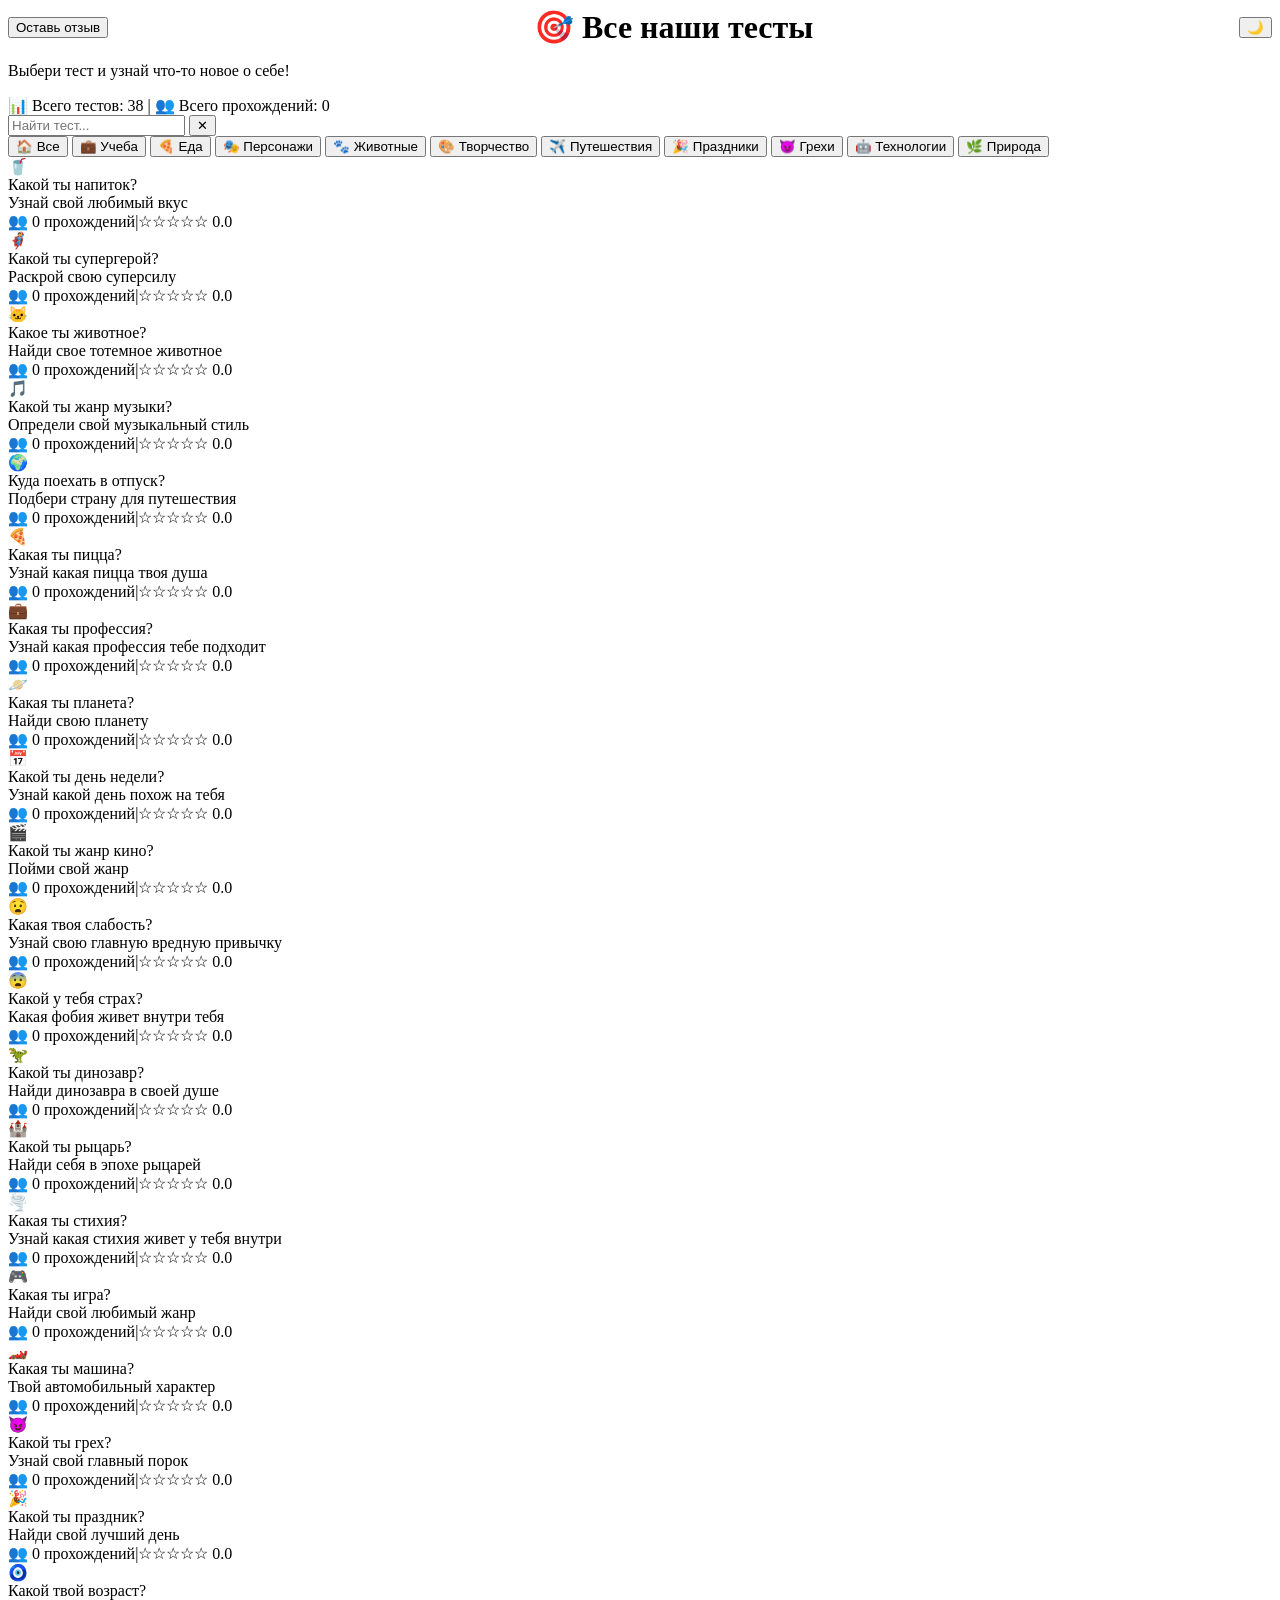
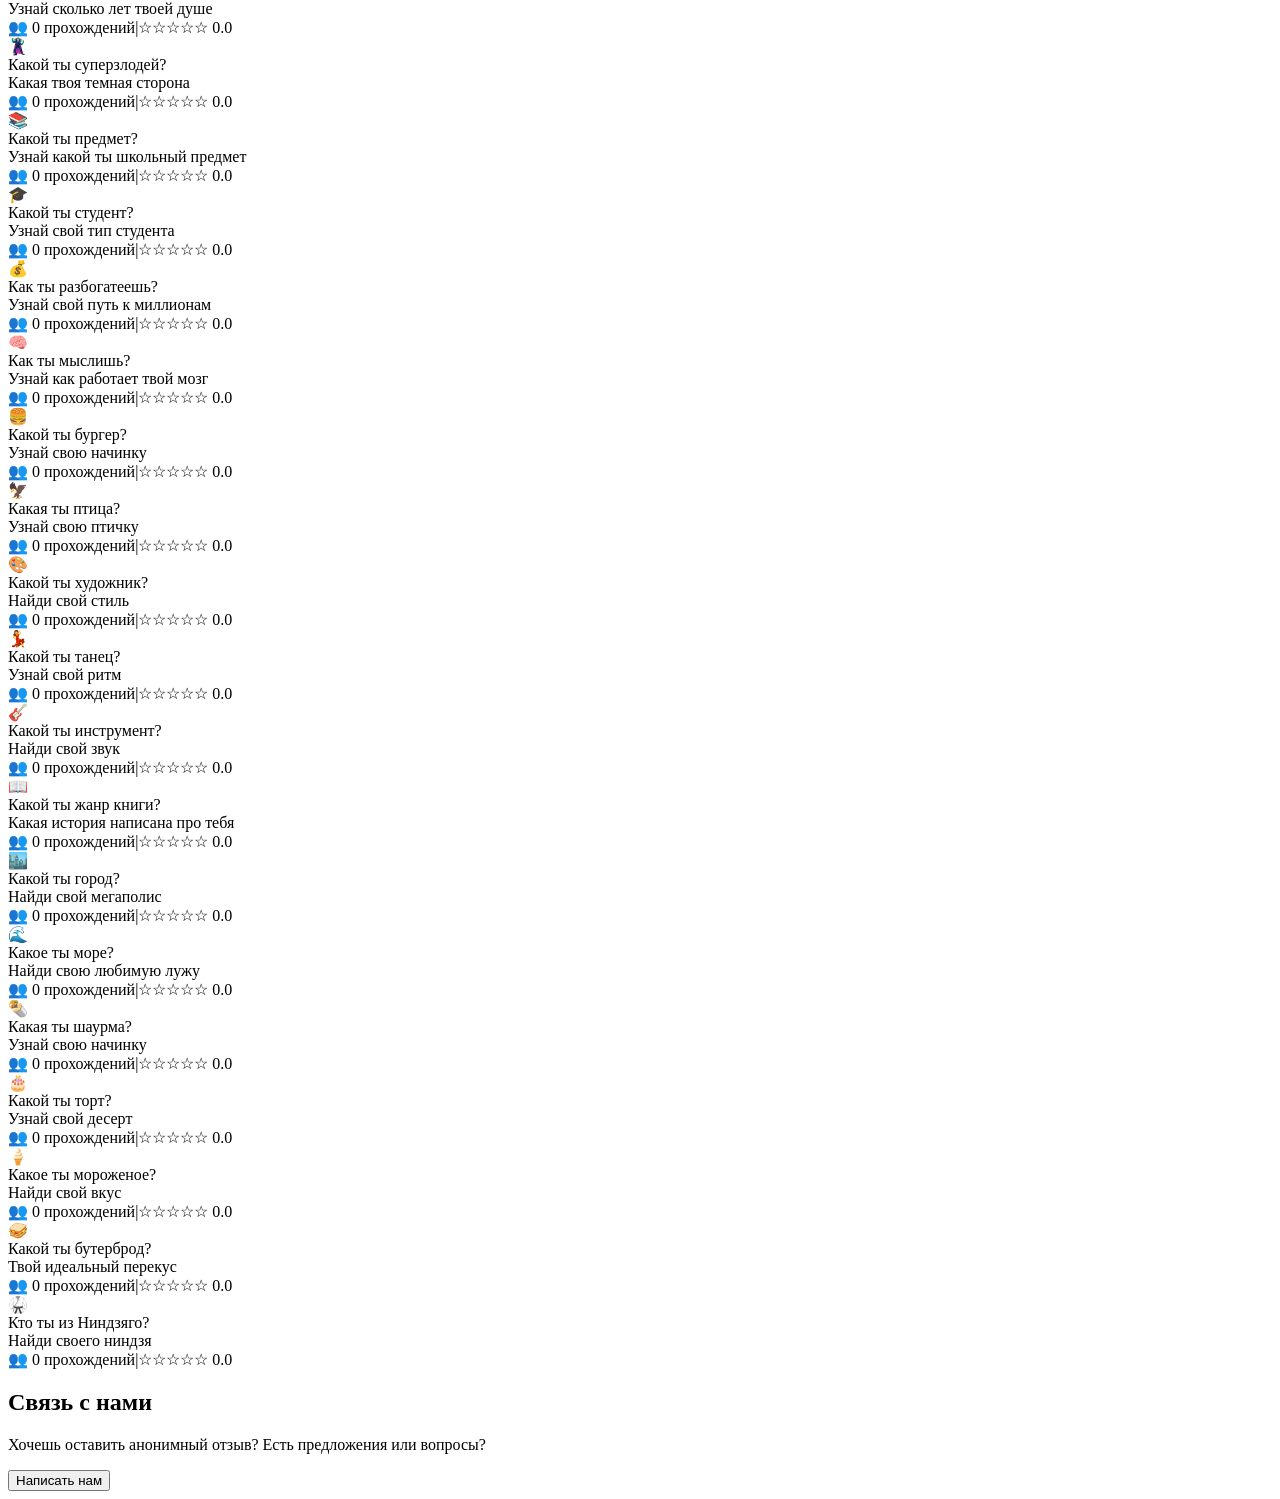
==== main.html @ 4c0744a2 "Add files via upload" ====
<!DOCTYPE html>
<html lang="ru">
<head>
    <link rel="manifest" href="manifest.json">
<meta name="theme-color" content="#667eea">
    <meta charset="UTF-8">
    <title>Все тесты</title>
    <link rel="stylesheet" href="main.css">
</head>
<body>
    <div class="container">
<header class="header">
    <div style="display: flex; justify-content: space-between; align-items: center; position: relative;">
        <button onclick="location.href='contact.html'" class="feedback-btn">Оставь отзыв</button>
        <h1 style="margin: 0;">🎯 Все наши тесты</h1>
        <button class="theme-toggle" id="themeToggle">🌙</button>
    </div>
    <p class="subtitle">Выбери тест и узнай что-то новое о себе!</p>
</header>

<!-- Статистика и поиск в одной строке -->
<div class="stats-search-row">
    <!-- Статистика сайта -->
    <div class="stats-container">
        <div class="stats-row">
            <span class="stats-item">📊 Всего тестов: <span id="total-tests">38</span></span>
            <span class="stats-separator">|</span>
            <span class="stats-item">👥 Всего прохождений: <span id="total-played">0</span></span>
        </div>
    </div>

<!-- Поиск по тестам -->
<div class="search-container">
    <div class="search-wrapper">
        <input type="text" id="search-input" class="search-input" placeholder="Найти тест...">
        <button id="search-clear" class="search-clear" title="Очистить">✕</button>
    </div>
</div>
</div>

<!-- КАТЕГОРИИ ТЕСТОВ -->
<div class="categories-section">
    <div class="categories-wrapper">
        <button class="category-btn active" data-category="all">🏠 Все</button>
        <button class="category-btn" data-category="professions">💼 Учеба</button>
        <button class="category-btn" data-category="food">🍕 Еда</button>
        <button class="category-btn" data-category="characters">🎭 Персонажи</button>
        <button class="category-btn" data-category="animals">🐾 Животные</button>
        <button class="category-btn" data-category="music">🎨 Творчество</button>
        <button class="category-btn" data-category="travel">✈️ Путешествия</button>
        <button class="category-btn" data-category="holiday">🎉 Праздники</button> 
        <button class="category-btn" data-category="sins">😈 Грехи</button>
        <button class="category-btn" data-category="games">🤖 Технологии</button>
        <button class="category-btn" data-category="nature">🌿 Природа</button>
    </div>
</div>

        <main>
<div class="tests-grid">
    <!-- Тест 1: Напитки (готов) -->
    <div class="test-card drink" onclick="location.href='drink-test.html'">
        <div class="test-emoji">🥤</div>
        <div class="test-title">Какой ты напиток?</div>
        <div class="test-desc">Узнай свой любимый вкус</div>
    </div>
    
<!-- Тест 2: Супергерой (готов) -->
<div class="test-card hero" onclick="location.href='hero-test.html'">
    <div class="test-emoji">🦸</div>
    <div class="test-title">Какой ты супергерой?</div>
    <div class="test-desc">Раскрой свою суперсилу</div>
</div>
    
<!-- Тест 3: Животное (готов) -->
<div class="test-card animal" onclick="location.href='animal-test.html'">
    <div class="test-emoji">🐱</div>
    <div class="test-title">Какое ты животное?</div>
    <div class="test-desc">Найди свое тотемное животное</div>
</div>
    
<!-- Тест 4: Музыка (готов) -->
<div class="test-card music" onclick="location.href='music-test.html'">
    <div class="test-emoji">🎵</div>
    <div class="test-title">Какой ты жанр музыки?</div>
    <div class="test-desc">Определи свой музыкальный стиль</div>
</div>
    
<!-- Тест 5: Отпуск (готов) -->
<div class="test-card travel" onclick="location.href='travel-test.html'">
    <div class="test-emoji">🌍</div>
    <div class="test-title">Куда поехать в отпуск?</div>
    <div class="test-desc">Подбери страну для путешествия</div>
</div>
    
<!-- Тест 6: Пицца (готов) -->
<div class="test-card pizza" onclick="location.href='pizza-test.html'">
    <div class="test-emoji">🍕</div>
    <div class="test-title">Какая ты пицца?</div>
    <div class="test-desc">Узнай какая пицца твоя душа</div>
</div>

<!-- Тест 7: Профессия (готов) -->
<div class="test-card job" onclick="location.href='job-test.html'">
    <div class="test-emoji">💼</div>
    <div class="test-title">Какая ты профессия?</div>
    <div class="test-desc">Узнай какая профессия тебе подходит</div>
</div>

<!-- Тест 8: Планета (готов) -->
<div class="test-card planet" onclick="location.href='planet-test.html'">
    <div class="test-emoji">🪐</div>
    <div class="test-title">Какая ты планета?</div>
    <div class="test-desc">Найди свою планету</div>
</div>

<!-- Тест 9: День недели (готов) -->
<div class="test-card weekday" onclick="location.href='weekday-test.html'">
    <div class="test-emoji">📅</div>
    <div class="test-title">Какой ты день недели?</div>
    <div class="test-desc">Узнай какой день похож на тебя</div>
</div>

<!-- Тест 10: Жанры кино (новый) -->
<div class="test-card genre" onclick="location.href='genre-test.html'">
    <div class="test-emoji">🎬</div>
    <div class="test-title">Какой ты жанр кино?</div>
    <div class="test-desc">Пойми свой жанр</div>
</div>

<!-- Тест 11: Вредные привычки (новый) -->
<div class="test-card habits" onclick="location.href='habits-test.html'">
    <div class="test-emoji">😧</div>
    <div class="test-title">Какая твоя слабость?</div>
    <div class="test-desc">Узнай свою главную вредную привычку</div>
</div>

<!-- Тест 12: Страхи/Фобии (новый) -->
<div class="test-card fears" onclick="location.href='fears-test.html'">
    <div class="test-emoji">😨</div>
    <div class="test-title">Какой у тебя страх?</div>
    <div class="test-desc">Какая фобия живет внутри тебя</div>
</div>

<!-- Тест 13: Динозавры (новый) -->
<div class="test-card dinosaurs" onclick="location.href='dinosaurs-test.html'">
    <div class="test-emoji">🦖</div>
    <div class="test-title">Какой ты динозавр?</div>
    <div class="test-desc">Найди динозавра в своей душе</div>
</div>
<!-- Тест 14: Персонаж средневековья (новый) -->
<div class="test-card medieval" onclick="location.href='medieval-test.html'">
    <div class="test-emoji">🏰</div>
    <div class="test-title">Какой ты рыцарь?</div>
    <div class="test-desc">Найди себя в эпохе рыцарей</div>
</div>

<!-- Тест 15: Природное явление (новый) -->
<div class="test-card nature" onclick="location.href='nature-test.html'">
    <div class="test-emoji">🌪️</div>
    <div class="test-title">Какая ты стихия?</div>
    <div class="test-desc">Узнай какая стихия живет у тебя внутри</div>
</div>
<!-- Тест 16: Игра -->
<div class="test-card game" onclick="location.href='game-test.html'">
    <div class="test-emoji">🎮</div>
    <div class="test-title">Какая ты игра?</div>
    <div class="test-desc">Найди свой любимый жанр</div>
</div>

<!-- Тест 17: Машина -->
<div class="test-card car" onclick="location.href='car-test.html'">
    <div class="test-emoji">🏎️</div>
    <div class="test-title">Какая ты машина?</div>
    <div class="test-desc">Твой автомобильный характер</div>
</div>

<!-- Тест 18: Грех -->
<div class="test-card sin" onclick="location.href='sin-test.html'">
    <div class="test-emoji">😈</div>
    <div class="test-title">Какой ты грех?</div>
    <div class="test-desc">Узнай свой главный порок</div>
</div>

<!-- Тест 19: Праздник -->
<div class="test-card holiday" onclick="location.href='holiday-test.html'">
    <div class="test-emoji">🎉</div>
    <div class="test-title">Какой ты праздник?</div>
    <div class="test-desc">Найди свой лучший день</div>
</div>

<!-- Тест 20: Возраст души -->
<div class="test-card soulage" onclick="location.href='soulage-test.html'">
    <div class="test-emoji">🧿</div>
    <div class="test-title">Какой твой возраст?</div>
    <div class="test-desc">Узнай сколько лет твоей душе</div>
</div>

<!-- Тест 21: Суперзлодей -->
<div class="test-card supervillain" onclick="location.href='supervillain-test.html'">
    <div class="test-emoji">🦹</div>
    <div class="test-title">Какой ты суперзлодей?</div>
    <div class="test-desc">Какая твоя темная сторона</div>
</div>

<!-- Тест 22: Предмет -->
<div class="test-card schoolsubject" onclick="location.href='school-subject-test.html'">
    <div class="test-emoji">📚</div>
    <div class="test-title">Какой ты предмет?</div>
    <div class="test-desc">Узнай какой ты школьный предмет</div>
</div>

<!-- Тест 23: Студент -->
<div class="test-card student" onclick="location.href='student-type-test.html'">
    <div class="test-emoji">🎓</div>
    <div class="test-title">Какой ты студент?</div>
    <div class="test-desc">Узнай свой тип студента</div>
</div>

<!-- Тест 24: Богатство -->
<div class="test-card rich" onclick="location.href='rich-test.html'">
    <div class="test-emoji">💰</div>
    <div class="test-title">Как ты разбогатеешь?</div>
    <div class="test-desc">Узнай свой путь к миллионам</div>
</div>

<!-- Тест 25: Тип мышления -->
<div class="test-card thinking" onclick="location.href='thinking-test.html'">
    <div class="test-emoji">🧠</div>
    <div class="test-title">Как ты мыслишь?</div>
    <div class="test-desc">Узнай как работает твой мозг</div>
</div>

<!-- Тест 26: Бургер -->
<div class="test-card burger" onclick="location.href='burger-test.html'">
    <div class="test-emoji">🍔</div>
    <div class="test-title">Какой ты бургер?</div>
    <div class="test-desc">Узнай свою начинку</div>
</div>

<!-- Тест 27: Птица -->
<div class="test-card bird" onclick="location.href='bird-test.html'">
    <div class="test-emoji">🦅</div>
    <div class="test-title">Какая ты птица?</div>
    <div class="test-desc">Узнай свою птичку</div>
</div>

<!-- Тест 28: Художник -->
<div class="test-card artist" onclick="location.href='artist-test.html'">
    <div class="test-emoji">🎨</div>
    <div class="test-title">Какой ты художник?</div>
    <div class="test-desc">Найди свой стиль</div>
</div>

<!-- Тест 29: Танец -->
<div class="test-card dance" onclick="location.href='dance-test.html'">
    <div class="test-emoji">💃</div>
    <div class="test-title">Какой ты танец?</div>
    <div class="test-desc">Узнай свой ритм</div>
</div>

<!-- Тест 30: Инструмент -->
<div class="test-card instrument" onclick="location.href='instrument-test.html'">
    <div class="test-emoji">🎸</div>
    <div class="test-title">Какой ты инструмент?</div>
    <div class="test-desc">Найди свой звук</div>
</div>

<!-- Тест 31: Жанр книги -->
<div class="test-card bookgenre" onclick="location.href='book-genre-test.html'">
    <div class="test-emoji">📖</div>
    <div class="test-title">Какой ты жанр книги?</div>
    <div class="test-desc">Какая история написана про тебя</div>
</div>

<!-- Тест 32: Город -->
<div class="test-card city" onclick="location.href='city-test.html'">
    <div class="test-emoji">🏙️</div>
    <div class="test-title">Какой ты город?</div>
    <div class="test-desc">Найди свой мегаполис</div>
</div>

<!-- Тест 33: Море -->
<div class="test-card sea" onclick="location.href='sea-test.html'">
    <div class="test-emoji">🌊</div>
    <div class="test-title">Какое ты море?</div>
    <div class="test-desc">Найди свою любимую лужу</div>
</div>

<!-- Тест 34: Шаурма -->
<div class="test-card shawarma" onclick="location.href='shawarma-test.html'">
    <div class="test-emoji">🌯</div>
    <div class="test-title">Какая ты шаурма?</div>
    <div class="test-desc">Узнай свою начинку</div>
</div>

<!-- Тест 35: Торт -->
<div class="test-card cake" onclick="location.href='cake-test.html'">
    <div class="test-emoji">🎂</div>
    <div class="test-title">Какой ты торт?</div>
    <div class="test-desc">Узнай свой десерт</div>
</div>

<!-- Тест 36: Мороженое -->
<div class="test-card icecream" onclick="location.href='icecream-test.html'">
    <div class="test-emoji">🍦</div>
    <div class="test-title">Какое ты мороженое?</div>
    <div class="test-desc">Найди свой вкус</div>
</div>

<!-- Тест 37: Бутерброд -->
<div class="test-card sandwich" onclick="location.href='sandwich-test.html'">
    <div class="test-emoji">🥪</div>
    <div class="test-title">Какой ты бутерброд?</div>
    <div class="test-desc">Твой идеальный перекус</div>
</div>

<!-- Тест 38: Ниндзяго -->
<div class="test-card ninjago" onclick="location.href='ninjago-test.html'">
    <div class="test-emoji">🥋</div>
    <div class="test-title">Кто ты из Ниндзяго?</div>
    <div class="test-desc">Найди своего ниндзя</div>
</div>

</div>

            <!-- СВЯЗЬ С НАМИ -->
<div class="contact-section">
    <h2 class="contact-title">Связь с нами</h2>
    <p class="contact-text">Хочешь оставить анонимный отзыв? Есть предложения или вопросы?</p>
    <button class="contact-btn" onclick="location.href='contact.html'">Написать нам</button>
</div>
        </main>
    </div>
<script>
// Обновленная функция updateTestCounters - ТОЛЬКО ОБНОВЛЯЕТ ДАННЫЕ, НЕ УДАЛЯЕТ СТИЛИ
function updateTestCounters() {
    const stats = JSON.parse(localStorage.getItem('quizStats')) || {};
    const ratings = JSON.parse(localStorage.getItem('testRatings')) || {};
    
    // Словарь для тестов
    const tests = {
        drink: { selector: '.test-card.drink', name: 'Напитки' },
        animal: { selector: '.test-card.animal', name: 'Животное' },
        music: { selector: '.test-card.music', name: 'Музыка' },
        travel: { selector: '.test-card.travel', name: 'Отпуск' },
        pizza: { selector: '.test-card.pizza', name: 'Пицца' },
        hero: { selector: '.test-card.hero', name: 'Супергерой' },
        job: { selector: '.test-card.job', name: 'Профессия' },
        planet: { selector: '.test-card.planet', name: 'Планета' },
        weekday: { selector: '.test-card.weekday', name: 'День недели' },
        genre: { selector: '.test-card.genre', name: 'Жанры кино' },
        habits: { selector: '.test-card.habits', name: 'Вредные привычки' },
        fears: { selector: '.test-card.fears', name: 'Страхи' },
        dinosaurs: { selector: '.test-card.dinosaurs', name: 'Динозавры' },
        medieval: { selector: '.test-card.medieval', name: 'Персонаж средневековья' },
        nature: { selector: '.test-card.nature', name: 'Природное явление' },
        game: { selector: '.test-card.game', name: 'Игра' },
        car: { selector: '.test-card.car', name: 'Машина' },
        sin: { selector: '.test-card.sin', name: 'Грех' },
        holiday: { selector: '.test-card.holiday', name: 'Праздник' },
        soulage: { selector: '.test-card.soulage', name: 'Возраст души' },
        supervillain: { selector: '.test-card.supervillain', name: 'Суперзлодей' },
        schoolsubject: { selector: '.test-card.schoolsubject', name: 'Предмет' },
        student: { selector: '.test-card.student', name: 'Студент' },
        rich: { selector: '.test-card.rich', name: 'Богатство' },
        thinking: { selector: '.test-card.thinking', name: 'Тип мышления' },
        burger: { selector: '.test-card.burger', name: 'Бургер' },
        bird: { selector: '.test-card.bird', name: 'Птица' },
        artist: { selector: '.test-card.artist', name: 'Художник' },
        dance: { selector: '.test-card.dance', name: 'Танец' },
        instrument: { selector: '.test-card.instrument', name: 'Инструмент' },
        bookgenre: { selector: '.test-card.bookgenre', name: 'Жанр книги' },
        city: { selector: '.test-card.city', name: 'Город' },
        sea: { selector: '.test-card.sea', name: 'Море' },
        shawarma: { selector: '.test-card.shawarma', name: 'Шаурма' },
        cake: { selector: '.test-card.cake', name: 'Торт' },
        icecream: { selector: '.test-card.icecream', name: 'Мороженое' },
        sandwich: { selector: '.test-card.sandwich', name: 'Бутерброд' },
        ninjago: { selector: '.test-card.ninjago', name: 'Ниндзяго' }
    };
    
    // Находим самый популярный тест (первый по порядку при одинаковых значениях)
    let mostPopularId = null;
    let maxCount = 0;
    
    // Проходим по тестам в том порядке, в котором они должны отображаться
    for (let [id, test] of Object.entries(tests)) {
        const count = stats[id] || 0;
        
        // Если count больше maxCount ИЛИ (равно и это первый встретившийся)
        if (count > maxCount) {
            maxCount = count;
            mostPopularId = id;
        }
        // Если равны - оставляем первого встретившегося (ничего не делаем)
    }
    
    // Убираем класс most-popular у всех
    document.querySelectorAll('.test-card').forEach(card => {
        card.classList.remove('most-popular');
    });
    
    // Обновляем статистику на каждой карточке
    for (let [id, test] of Object.entries(tests)) {
        const card = document.querySelector(test.selector);
        if (card) {
            const count = stats[id] || 0;
            const testRating = ratings[id] || { average: 0, count: 0 };
            
            // Ищем существующий блок статистики или создаем новый
            let statsDiv = card.querySelector('.test-stats');
            if (!statsDiv) {
                statsDiv = document.createElement('div');
                statsDiv.className = 'test-stats';
                card.appendChild(statsDiv);
            }
            
            // Очищаем содержимое, но не удаляем сам блок
            statsDiv.innerHTML = '';
            
            // Счетчик прохождений
            const counterSpan = document.createElement('span');
            counterSpan.className = 'test-counter';
            counterSpan.innerHTML = `👥 ${count} ${getWord(count)}`;
            
            // Разделитель
            const separator = document.createElement('span');
            separator.className = 'stats-separator';
            separator.innerHTML = '|';
            
            // Рейтинг
            const ratingSpan = document.createElement('span');
            ratingSpan.className = 'test-rating';
            
            if (testRating.count === 0) {
                ratingSpan.innerHTML = `<span class="rating-stars">☆☆☆☆☆</span> <span class="rating-value">0.0</span>`;
            } else {
                const starCount = Math.round(testRating.average);
                let filled = '★'.repeat(starCount);
                let empty = '☆'.repeat(5 - starCount);
                
                ratingSpan.innerHTML = `
                    <span class="rating-stars">
                        <span class="stars-filled">${filled}</span>
                        <span class="stars-empty">${empty}</span>
                    </span>
                    <span class="rating-value">${testRating.average.toFixed(1)}</span>
                `;
            }
            
            statsDiv.appendChild(counterSpan);
            statsDiv.appendChild(separator);
            statsDiv.appendChild(ratingSpan);
            
            // Ставим огонек самому популярному
            if (id === mostPopularId) {
                card.classList.add('most-popular');
            }
        }
    }
}

// Склонение слова "прохождение"
function getWord(count) {
    if (count % 10 === 1 && count % 100 !== 11) return 'прохождение';
    if ([2,3,4].includes(count % 10) && ![12,13,14].includes(count % 100)) return 'прохождения';
    return 'прохождений';
}

// ========== ПЕРЕКЛЮЧЕНИЕ ТЕМЫ ==========
(function() {
    const themeToggle = document.getElementById('themeToggle');
    
    const savedTheme = localStorage.getItem('theme');
    if (savedTheme === 'dark') {
        document.body.classList.add('dark-theme');
        themeToggle.textContent = '☀️';
    }
    
    themeToggle.addEventListener('click', function() {
        document.body.classList.toggle('dark-theme');
        
        if (document.body.classList.contains('dark-theme')) {
            themeToggle.textContent = '☀️';
            localStorage.setItem('theme', 'dark');
        } else {
            themeToggle.textContent = '🌙';
            localStorage.setItem('theme', 'light');
        }
    });
})();

window.updateTestCounters = updateTestCounters;
document.addEventListener('DOMContentLoaded', updateTestCounters);
setInterval(updateTestCounters, 5000);
</script>

<!-- УБИРАЕМ forceFixBorder - ОН БОЛЬШЕ НЕ НУЖЕН -->
<script src="test-helper.js"></script>

<script>
// Функция для сортировки тестов по популярности
function sortTestsByPopularity() {
    const testsGrid = document.querySelector('.tests-grid');
    const testCards = Array.from(document.querySelectorAll('.test-card'));
    
    // Получаем статистику
    const stats = JSON.parse(localStorage.getItem('quizStats')) || {};
    
    // Сортируем карточки: сначала те, у кого больше прохождений
    testCards.sort((a, b) => {
        // Получаем ID теста из класса
        const getTestId = (card) => {
            const classList = card.className.split(' ');
            for (let cls of classList) {
                if (cls !== 'test-card' && cls !== 'most-popular') {
                    return cls;
                }
            }
            return null;
        };
        
        const idA = getTestId(a);
        const idB = getTestId(b);
        
        const countA = stats[idA] || 0;
        const countB = stats[idB] || 0;
        
        // Если равны, сохраняем исходный порядок (оставляем как есть)
        if (countB === countA) {
            return 0; // 0 означает, что порядок не меняется
        }
        
        return countB - countA; // По убыванию
    });
    
    // Очищаем сетку и добавляем отсортированные карточки
    testsGrid.innerHTML = '';
    testCards.forEach(card => {
        testsGrid.appendChild(card);
    });
}

// Запускаем сортировку при загрузке страницы
document.addEventListener('DOMContentLoaded', function() {
    sortTestsByPopularity();
});

// Также запускаем сортировку при обновлении статистики
const originalUpdateTestCounters = window.updateTestCounters;
window.updateTestCounters = function() {
    if (originalUpdateTestCounters) originalUpdateTestCounters();
    sortTestsByPopularity();
};
</script>

<script>
// Принудительная загрузка облачных данных при открытии главной
document.addEventListener('DOMContentLoaded', function() {
    if (typeof loadCloudData === 'function') {
        loadCloudData();
    }
});
</script>

<script>
// Функция для обновления общей статистики
function updateGlobalStats() {
    const stats = JSON.parse(localStorage.getItem('quizStats')) || {};
    
    // Считаем общее количество прохождений
    let totalPlayed = 0;
    for (let key in stats) {
        totalPlayed += stats[key];
    }
    
    // Обновляем на странице
    const totalPlayedEl = document.getElementById('total-played');
    if (totalPlayedEl) {
        totalPlayedEl.textContent = totalPlayed;
    }
}

// Запускаем при загрузке и при каждом обновлении статистики
document.addEventListener('DOMContentLoaded', updateGlobalStats);

// Перехватываем обновление счетчиков
const originalUpdateCounters = window.updateTestCounters;
window.updateTestCounters = function() {
    if (originalUpdateCounters) originalUpdateCounters();
    updateGlobalStats();
};
</script>

<script>
// Поиск по тестам с анимацией
document.addEventListener('DOMContentLoaded', function() {
    const searchInput = document.getElementById('search-input');
    const searchClear = document.getElementById('search-clear');
    
    if (!searchInput) return;
    
    // Функция поиска
    function performSearch() {
        const searchText = searchInput.value.toLowerCase().trim();
        const testCards = document.querySelectorAll('.test-card');
        let visibleCount = 0;
        
        // Показываем/скрываем кнопку очистки
        if (searchText.length > 0) {
            searchClear.classList.add('visible');
        } else {
            searchClear.classList.remove('visible');
        }
        
        // Удаляем старое сообщение "ничего не найдено"
        const oldNoResults = document.querySelector('.no-results');
        if (oldNoResults) oldNoResults.remove();
        
        // Фильтруем карточки
        testCards.forEach(card => {
            const title = card.querySelector('.test-title')?.textContent.toLowerCase() || '';
            const desc = card.querySelector('.test-desc')?.textContent.toLowerCase() || '';
            
            if (title.includes(searchText) || desc.includes(searchText) || searchText === '') {
                card.classList.remove('hidden');
                visibleCount++;
            } else {
                card.classList.add('hidden');
            }
        });
        
        // Показываем сообщение, если ничего не найдено
        if (visibleCount === 0 && searchText !== '') {
            const testsGrid = document.querySelector('.tests-grid');
            const noResults = document.createElement('div');
            noResults.className = 'no-results';
            noResults.innerHTML = `
                <span>🔍</span>
                Ничего не найдено<br>
                <small style="font-size: 0.7em;">Попробуй другой запрос</small>
            `;
            testsGrid.appendChild(noResults);
        }
    }
    
    // Поиск при вводе
    searchInput.addEventListener('input', performSearch);
    
    // Очистка поиска
    searchClear.addEventListener('click', function() {
        searchInput.value = '';
        performSearch();
        searchInput.focus();
    });
    
    // Очистка по клавише Escape
    searchInput.addEventListener('keydown', function(e) {
        if (e.key === 'Escape') {
            searchInput.value = '';
            performSearch();
        }
    });
    
    // Запускаем при загрузке
    performSearch();
});
</script>

<script>
// Фильтрация тестов по категориям
document.addEventListener('DOMContentLoaded', function() {
    const categoryButtons = document.querySelectorAll('.category-btn');
    
// Словарь категорий для каждого теста (по классу карточки)
const testCategories = {
    // 🍕 ЕДА (food)
    'drink': 'food',        // Какой ты напиток?
    'pizza': 'food',        // Какая ты пицца?
    'burger': 'food', 
    'shawarma': 'food',
    'cake': 'food',
    'icecream': 'food',
    'sandwich': 'food',
    
    // 🎭 ПЕРСОНАЖИ (characters)
    'hero': 'characters',           // Какой ты супергерой?
    'medieval': 'characters',       // Какой ты рыцарь?
    'supervillain': 'characters',   // Какой ты суперзлодей?
    'ninjago': 'characters',
    
    // 🐾 ЖИВОТНЫЕ (animals)
    'animal': 'animals',        // Какое ты животное?
    'dinosaurs': 'animals',     // Какой ты динозавр?
    'bird': 'animals',
    
    // 🎨 ТВОРЧЕСТВО (music)
    'music': 'music',           // Какой ты жанр музыки?
    'genre': 'music',         // Какой ты жанр кино?
    'artist': 'music',
    'dance': 'music',
    'instrument': 'music',
    'bookgenre': 'music',
    
    // ✈️ ПУТЕШЕСТВИЯ (travel)
    'travel': 'travel',         // Куда поехать в отпуск?
    'city': 'travel',
    'sea': 'travel',
    'planet': 'travel',        // Какая ты планета?
    
    // 💼 ПРОФЕССИИ (professions)
    'job': 'professions',       // Какая ты профессия?
    'schoolsubject': 'professions',
    'student': 'professions',
    'rich': 'professions',
    'thinking': 'professions',
    
    // 😈 ГРЕХИ И СТРАХИ (sins)
    'sin': 'sins',              // Какой ты грех?
    'habits': 'sins',           // Какая твоя слабость?
    'fears': 'sins',            // Какой у тебя страх?
    
    // 🤖 ТЕХНОЛОГИИ (games)
    'game': 'games',            // Какая ты игра?
    'car': 'games',            // Какая ты машина?
    
    // 🌿 ПРИРОДА (nature)
    'nature': 'nature',         // Какая ты стихия?
    'soulage': 'nature',        // Какой твой возраст души?
    
    // 🎉 ПРАЗДНИКИ (holiday) - НОВАЯ КАТЕГОРИЯ
    'holiday': 'holiday',        // Какой ты праздник?
    'weekday': 'holiday',        // Какой ты день недели?
};
    
    function filterTests(category) {
        const testCards = document.querySelectorAll('.test-card');
        
        testCards.forEach(card => {
            // Определяем класс теста (drink, pizza, hero и т.д.)
            let testClass = '';
            const classList = card.className.split(' ');
            for (let cls of classList) {
                if (cls !== 'test-card' && cls !== 'most-popular' && cls !== 'hidden') {
                    testClass = cls;
                    break;
                }
            }
            
            const cardCategory = testCategories[testClass] || 'other';
            
            if (category === 'all' || cardCategory === category) {
                card.style.display = '';
                setTimeout(() => card.classList.remove('hidden'), 10);
            } else {
                card.classList.add('hidden');
                setTimeout(() => {
                    if (card.classList.contains('hidden')) {
                        card.style.display = 'none';
                    }
                }, 300);
            }
        });
        
        // Обновляем активную кнопку
        categoryButtons.forEach(btn => {
            btn.classList.remove('active');
            if (btn.dataset.category === category) {
                btn.classList.add('active');
            }
        });
        
        // Показываем/скрываем сообщение "ничего не найдено"
        setTimeout(updateNoResultsMessage, 350);
    }
    
    // Функция для обновления сообщения о пустых результатах
    function updateNoResultsMessage() {
        const visibleCards = document.querySelectorAll('.test-card:not(.hidden)');
        const oldNoResults = document.querySelector('.no-results-category');
        if (oldNoResults) oldNoResults.remove();
        
        if (visibleCards.length === 0) {
            const testsGrid = document.querySelector('.tests-grid');
            const noResults = document.createElement('div');
            noResults.className = 'no-results no-results-category';
            noResults.innerHTML = `
                <span>🏷️</span>
                В этой категории пока нет тестов<br>
                <small style="font-size: 0.7em;">Но они скоро появятся!</small>
            `;
            testsGrid.appendChild(noResults);
        }
    }
    
    // Назначаем обработчики на кнопки
    categoryButtons.forEach(btn => {
        btn.addEventListener('click', function() {
            filterTests(this.dataset.category);
        });
    });
    
    // По умолчанию показываем все
    filterTests('all');
});
</script>

<!-- <div class="single-flower" style="top: 8%; left: 16%; font-size: 250px;" data-rotate="-30">🌸</div>
<div class="single-flower" style="top: 40%; left: 19%; font-size: 200px;" data-rotate="-60">🌸</div>
<div class="single-flower" style="top: 25%; left: 6%; font-size: 150px;" data-rotate="-90">🌸</div>
<div class="single-flower" style="top: 60%; left: 8%; font-size: 300px;" data-rotate="-120">🌸</div>

<div class="single-flower" style="top: 8%; right: 16%; font-size: 250px;" data-rotate="-30">🌸</div>
<div class="single-flower" style="top: 40%; right: 19%; font-size: 200px;" data-rotate="-60">🌸</div>
<div class="single-flower" style="top: 25%; right: 6%; font-size: 150px;" data-rotate="-90">🌸</div>
<div class="single-flower" style="top: 60%; right: 8%; font-size: 300px;" data-rotate="-120">🌸</div>


<style>
.single-flower {
    position: fixed;
    font-size: 250px;
    opacity: 1;
    z-index: -1;
    pointer-events: none;
    user-select: none;
    filter: drop-shadow(0 0 20px rgba(255, 150, 200, 0.5));
    transform-origin: 50% 57%;
}

body.dark-theme .single-flower {
    opacity: 0.8;
    filter: drop-shadow(0 0 20px rgba(255, 150, 200, 0.5));
}
</style>

<script>
window.addEventListener('scroll', function() {
    const flowers = document.querySelectorAll('.single-flower');
    const scrollY = window.scrollY;
    
    flowers.forEach((flower) => {
        const baseRotate = parseFloat(flower.dataset.rotate) || 0;
        flower.style.transform = `rotate(${baseRotate - scrollY * 0.1}deg)`;
    });
});
</script> -->

</body>
</html>
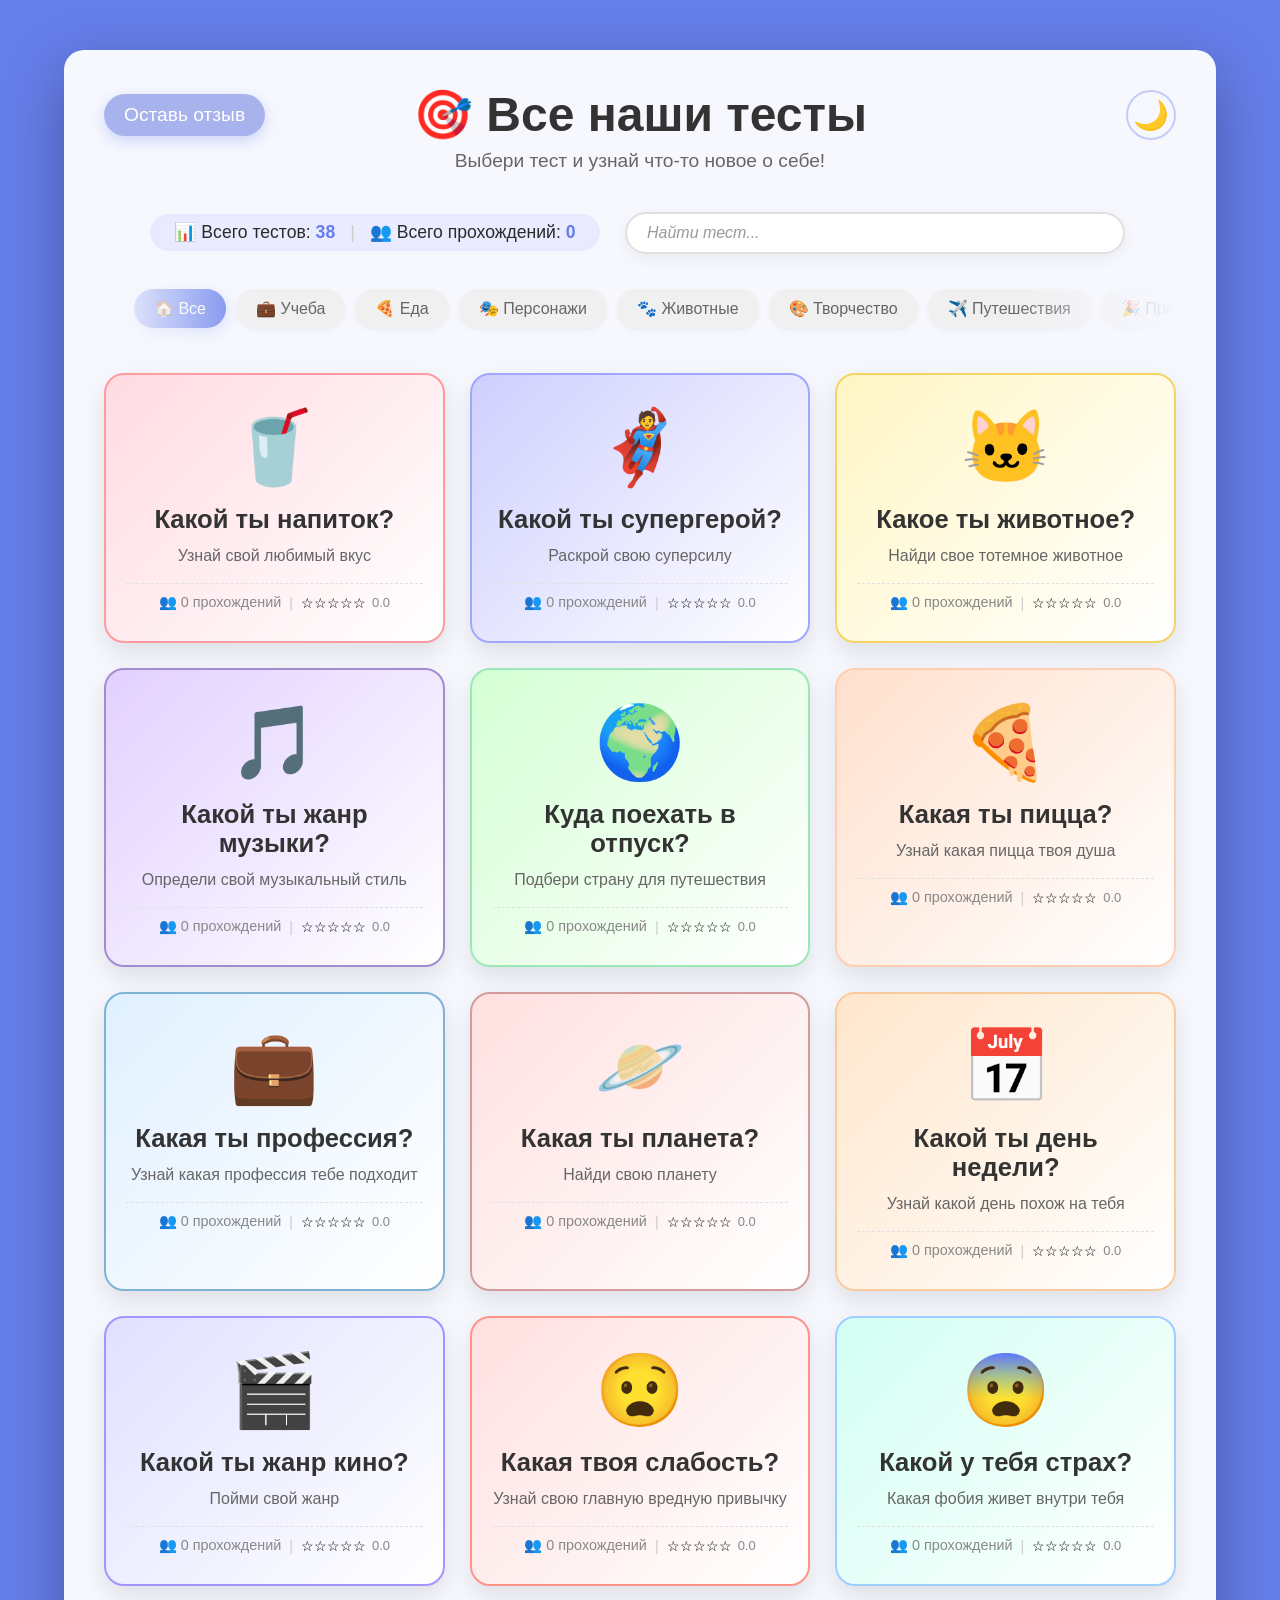
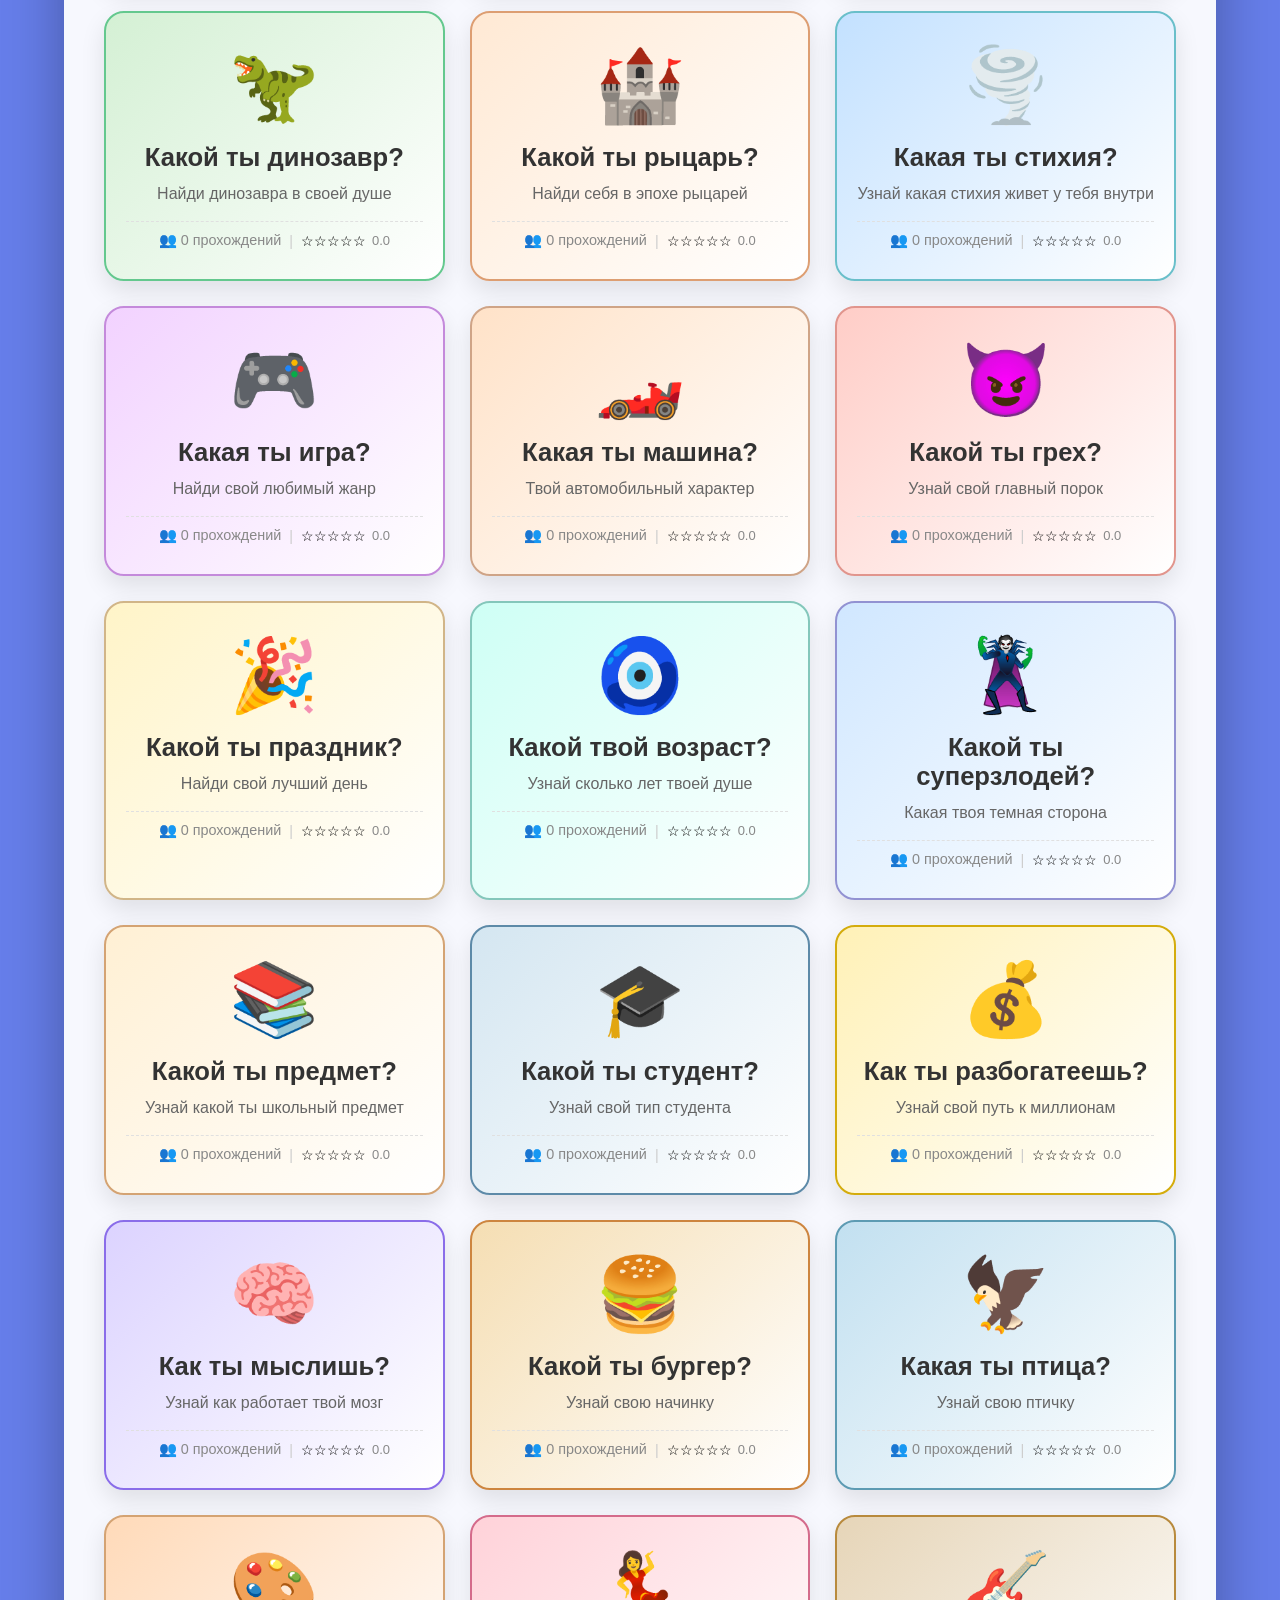
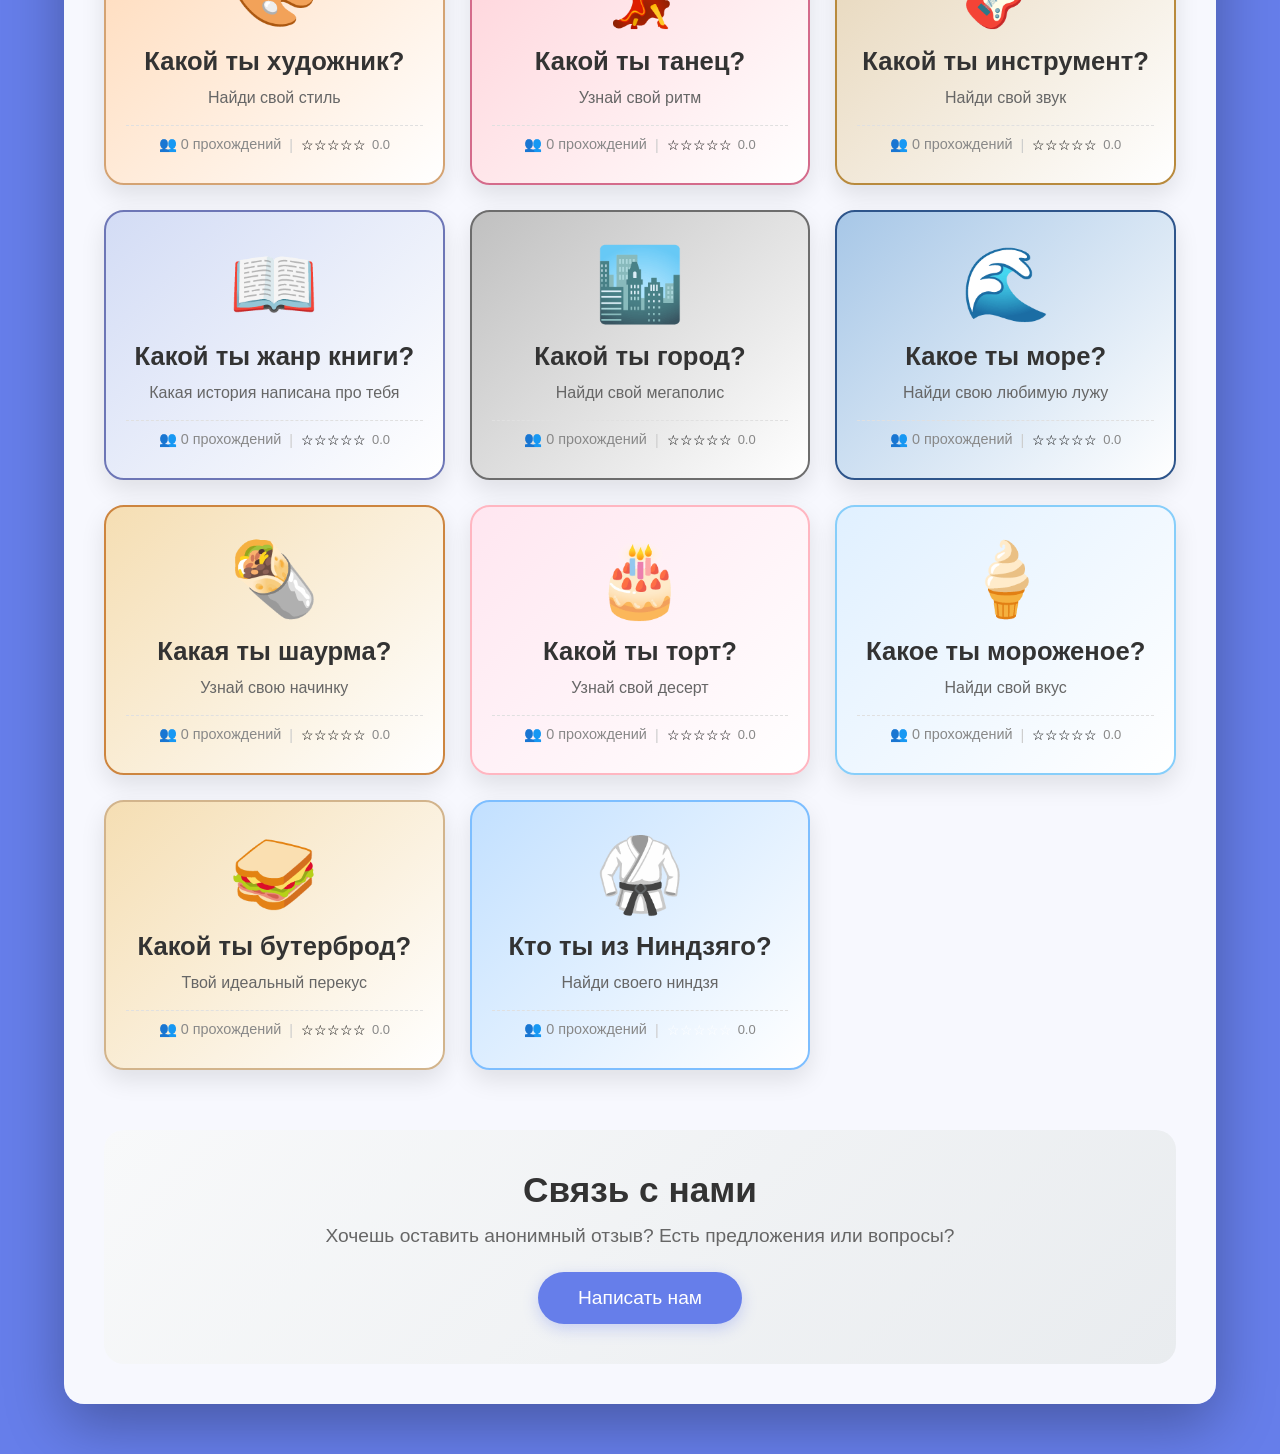
==== commit d83abd24: "Add files via upload" ====
--- a/main.html
+++ b/main.html
@@ -2,10 +2,18 @@
 <html lang="ru">
 <head>
     <link rel="manifest" href="manifest.json">
-<meta name="theme-color" content="#667eea">
+    <meta name="theme-color" content="#667eea">
     <meta charset="UTF-8">
-    <title>Все тесты</title>
+    <title>Quiz-App</title>
     <link rel="stylesheet" href="main.css">
+    <style>
+    /* Этот стиль сработает мгновенно, еще до загрузки main.css */
+    html, body {
+        background-color: #667eea;
+        margin: 0;
+        padding: 0;
+    }
+</style>
 </head>
 <body>
     <div class="container">
--- a/main.css
+++ b/main.css
@@ -0,0 +1,1376 @@
+/* ========== ОСНОВНЫЕ СТИЛИ ДЛЯ ГЛАВНОГО ЭКРАНА ========== */
+
+/* Сбрасываем стандартные отступы у всех элементов */
+* {
+    margin: 0;
+    padding: 0;
+    box-sizing: border-box;
+}
+
+/* Стили для всего тела страницы */
+body {
+    min-height: 100vh;
+    display: flex;
+    justify-content: center;
+    align-items: center;
+    font-family: 'Segoe UI', Arial, sans-serif;
+    background: #667eea; /* Убран градиент, теперь сплошной цвет */
+    margin: 0;
+    padding: 0;
+    width: 100%;
+    overflow-x: hidden; /* Убирает горизонтальную белую полоску */
+}
+
+/* ========== КОНТЕЙНЕР ========== */
+.container {
+    max-width: 1200px;
+    width: 90%;
+    background: rgba(255, 255, 255, 0.95);
+    border-radius: 20px;
+    padding: 40px;
+    box-shadow: 0 20px 60px rgba(0,0,0,0.3);
+    backdrop-filter: blur(10px);
+    margin-top: 50px;
+    margin-bottom: 50px;
+}
+
+/* ========== ШАПКА ========== */
+.header {
+    text-align: center;
+    margin-bottom: 40px;
+    position: relative;
+}
+
+.header > div:first-child {
+    display: flex;
+    justify-content: space-between;
+    align-items: center;
+    width: 100%;
+    position: relative;
+}
+
+.header h1 {
+    font-size: 3em;
+    color: #333;
+    margin: 0;
+    position: absolute;
+    left: 50%;
+    transform: translateX(-50%);
+    white-space: nowrap;
+}
+
+.subtitle {
+    color: #666;
+    font-size: 1.2em;
+    margin-top: 10px; /* Отступ после заголовка */
+    margin-bottom: 0px;
+    position: relative;
+    clear: both;
+}
+/* ========== ОТЗЫВ ========== */
+
+.feedback-btn {
+    background: rgba(91, 111, 220, 0.5);
+    color: white;
+    border: none;
+    padding: 10px 20px;
+    font-size: 1.2em;
+    border-radius: 50px;
+    cursor: pointer;
+    transition: all 0.3s ease;
+    box-shadow: 0 5px 15px rgba(102, 126, 234, 0.3);
+    display: inline-flex;
+    align-items: center;
+    justify-content: center;
+    gap: 8px;
+    text-decoration: none;
+}
+
+.feedback-btn:hover {
+    transform: translateY(-3px);
+    box-shadow: 0 10px 25px rgba(102, 126, 234, 0.4);
+    background: #5a6fd8;
+}
+
+/* ========== СТАТИСТИКА И ПОИСК В ОДНУ СТРОКУ ========== */
+.stats-search-row {
+    display: flex;
+    align-items: center;
+    justify-content: space-between;
+    gap: 20px;
+    margin: 10px auto 30px;
+    max-width: 1000px;
+    padding: 0 10px;
+}
+
+.stats-container {
+    margin: 0; /* Убираем старые отступы */
+    flex: 1;
+}
+
+.search-container {
+    margin: 0; /* Убираем старые отступы */
+    flex: 1;
+    max-width: 300px;
+}
+
+/* Для мобилок */
+@media (max-width: 768px) {
+    .stats-search-row {
+        flex-direction: column;
+        gap: 15px;
+    }
+    
+    .search-container {
+        max-width: 100%;
+        width: 100%;
+    }
+    
+    .stats-container {
+        width: 100%;
+    }
+}
+
+/* ========== СТАТИСТИКА в шапке ========== */
+.stats-container {
+    display: flex;
+    justify-content: center;
+    margin: 0px;
+    margin-top: -2px;
+    padding: 8px 25px;
+    background: rgba(154, 158, 255, 0.2);
+    border-radius: 50px;
+    backdrop-filter: blur(10px);
+    max-width: 450px;
+}
+
+.stats-row {
+    display: flex;
+    align-items: center;
+    gap: 15px;
+    font-size: 1.1em;
+    color: #2a2a2a;
+}
+
+.stats-item {
+    white-space: nowrap;
+}
+
+.stats-item span {
+    font-weight: bold;
+    color: #667eea;
+}
+
+.stats-separator {
+    color: #999;
+    font-weight: 300;
+}
+
+/* Темная тема */
+body.dark-theme .stats-row {
+    color: #e0e0e0;
+}
+
+/* ========== ПОИСК ========== */
+.search-container {
+    display: flex;
+    justify-content: center;
+    margin: 0 auto 0px;
+    max-width: 500px;
+}
+
+.search-wrapper {
+    position: relative;
+    width: 100%;
+}
+
+.search-input {
+    width: 100%;
+    padding: 10px 45px 10px 20px;
+    font-size: 1em;
+    border: 2px solid #e0e0e0;
+    border-radius: 60px;
+    background: white;
+    transition: all 0.3s ease;
+    box-shadow: 0 5px 15px rgba(0,0,0,0.05);
+    outline: none;
+}
+
+.search-input:focus {
+    border-color: #667eea;
+    box-shadow: 0 5px 20px rgba(102, 126, 234, 0.2);
+    transform: scale(1.02);
+}
+
+/* Курсив для placeholder */
+.search-input::placeholder {
+    color: #999;
+    font-style: italic;
+}
+
+.search-clear {
+    position: absolute;
+    right: 15px;
+    top: 50%;
+    transform: translateY(-50%);
+    background: #e0e0e0;
+    border: none;
+    width: 30px;
+    height: 30px;
+    border-radius: 50%;
+    cursor: pointer;
+    font-size: 1.2em;
+    display: flex;
+    align-items: center;
+    justify-content: center;
+    color: #666;
+    transition: all 0.2s ease;
+    opacity: 0;
+    visibility: hidden;
+}
+
+.search-clear.visible {
+    opacity: 1;
+    visibility: visible;
+}
+
+.search-clear:hover {
+    background: #ff6b6b;
+    color: white;
+    transform: translateY(-50%) scale(1.1);
+}
+
+/* Анимация для карточек */
+.tests-grid {
+    display: grid;
+    grid-template-columns: repeat(auto-fit, minmax(280px, 1fr));
+    gap: 25px;
+    margin-top: 30px;
+    position: relative;
+}
+
+.test-card {
+    transition: opacity 0.3s ease, transform 0.3s ease;
+    opacity: 1;
+    transform: scale(1);
+    display: block;
+}
+
+.test-card.hidden {
+    opacity: 0;
+    transform: scale(0.7);
+    pointer-events: none;
+    display: none; /* Просто убираем из сетки */
+    transition: opacity 0.3s ease, transform 0.3s ease;
+}
+
+/* Сообщение "Ничего не найдено" */
+.no-results {
+    grid-column: 1 / -1;
+    text-align: center;
+    padding: 60px 20px;
+    background: rgba(255,255,255,0.1);
+    border-radius: 20px;
+    font-size: 1.5em;
+    color: #666;
+    animation: fadeIn 0.4s ease;
+    width: 100%;
+}
+
+.no-results span {
+    font-size: 3em;
+    display: block;
+    margin-bottom: 15px;
+    animation: bounce 0.5s ease;
+}
+
+@keyframes fadeIn {
+    from { opacity: 0; transform: translateY(20px); }
+    to { opacity: 1; transform: translateY(0); }
+}
+
+@keyframes bounce {
+    0%, 100% { transform: translateY(0); }
+    50% { transform: translateY(-10px); }
+}
+
+/* Темная тема для поиска */
+body.dark-theme .search-input {
+    background: #2a2a3a;
+    border-color: #3a3a4a;
+    color: #e0e0e0;
+}
+
+body.dark-theme .search-input::placeholder {
+    color: #888;
+    font-style: italic;
+}
+
+body.dark-theme .search-input:focus {
+    border-color: #ffd700;
+    box-shadow: 0 5px 20px rgba(255, 215, 0, 0.2);
+}
+
+body.dark-theme .search-clear {
+    background: #3a3a4a;
+    color: #aaa;
+}
+
+body.dark-theme .search-clear:hover {
+    background: #ff6b6b;
+    color: white;
+}
+
+body.dark-theme .no-results {
+    color: #aaa;
+    background: rgba(0,0,0,0.2);
+}
+
+/* ========== КАТЕГОРИИ ТЕСТОВ ========== */
+.categories-section {
+    margin: 20px 0 30px 0;
+    position: relative;
+}
+
+.categories-wrapper {
+    display: flex;
+    gap: 10px;
+    overflow-x: auto;
+    padding: 5px 30px 15px 30px;
+    scrollbar-width: thin;
+    scrollbar-color: #667eea #e0e0e0;
+    -webkit-overflow-scrolling: touch;
+    
+    /* Длинный градиент с обеих сторон */
+    mask-image: linear-gradient(
+        to right,
+        transparent 0%,
+        black 15%,
+        black 85%,
+        transparent 100%
+    );
+    -webkit-mask-image: linear-gradient(
+        to right,
+        transparent 0%,
+        black 15%,
+        black 85%,
+        transparent 100%
+    );
+}
+
+/* Скроллбар */
+.categories-wrapper::-webkit-scrollbar {
+    height: 6px;
+    background: transparent;
+}
+
+/* Дорожка скролла */
+.categories-wrapper::-webkit-scrollbar-track {
+    background: linear-gradient(90deg, transparent, #e0e0e0 10%, #e0e0e0 90%, transparent);
+    border-radius: 10px;
+    margin: 0 20px;
+}
+
+/* Ползунок */
+.categories-wrapper::-webkit-scrollbar-thumb {
+    background: linear-gradient(90deg, #667eea, #764ba2);
+    border-radius: 10px;
+    transition: 0.3s;
+    box-shadow: 0 0 10px rgba(102, 126, 234, 0.5);
+}
+
+.category-btn {
+    background: #f0f0f0;
+    color: #666;
+    border: none;
+    padding: 10px 20px;
+    font-size: 1em;
+    border-radius: 30px;
+    cursor: pointer;
+    transition: all 0.3s ease;
+    white-space: nowrap;
+    font-weight: 500;
+    box-shadow: 0 2px 5px rgba(0,0,0,0.05);
+}
+
+.category-btn:hover {
+    background: #e0e0e0;
+    transform: translateY(-2px);
+    box-shadow: 0 5px 15px rgba(102, 126, 234, 0.2);
+}
+
+.category-btn.active {
+    background: #667eea;
+    color: white;
+    box-shadow: 0 5px 15px rgba(102, 126, 234, 0.3);
+}
+
+/* ========== ТЕМНАЯ ТЕМА ========== */
+body.dark-theme .categories-section::before {
+    background: linear-gradient(to right, #1a1a2e, rgba(26,26,46,0));
+}
+
+body.dark-theme .categories-section::after {
+    background: linear-gradient(to left, #1a1a2e, rgba(26,26,46,0));
+}
+
+body.dark-theme .category-btn {
+    background: #2a2a3a;
+    color: #e0e0e0;
+    border-color: #3a3a4a;
+    box-shadow: 0 4px 12px rgba(0,0,0,0.3);
+}
+
+body.dark-theme .category-btn:hover {
+    background: #32324a;
+    box-shadow: 0 12px 24px rgba(102, 126, 234, 0.3);
+}
+
+/* ВЫБРАННАЯ КАТЕГОРИЯ В НОЧНОМ РЕЖИМЕ */
+body.dark-theme .category-btn.active {
+    background: linear-gradient(135deg, #8a6de9, #9d7be9);
+    color: #ffffff;
+    border-color: #9d7be9;
+    box-shadow: 0 8px 20px rgba(138, 109, 233, 0.5);
+    text-shadow: 0 2px 4px rgba(0,0,0,0.2);
+}
+
+/* ========== ТЕМНАЯ ТЕМА ДЛЯ СКРОЛЛА ========== */
+body.dark-theme .categories-wrapper {
+    scrollbar-color: #8a6de9 #2a2a3a; /* Цвет ползунка и дорожки */
+}
+
+body.dark-theme .categories-wrapper::-webkit-scrollbar {
+    height: 6px;
+    background: transparent;
+}
+
+body.dark-theme .categories-wrapper::-webkit-scrollbar-track {
+    background: linear-gradient(90deg, transparent, #2a2a3a 10%, #2a2a3a 90%, transparent);
+    border-radius: 10px;
+}
+
+body.dark-theme .categories-wrapper::-webkit-scrollbar-thumb {
+    background: linear-gradient(90deg, #8a6de9, #9d7be9);
+    border-radius: 10px;
+    box-shadow: 0 0 10px rgba(138, 109, 233, 0.5);
+}
+
+body.dark-theme .categories-wrapper::-webkit-scrollbar-thumb:hover {
+    background: linear-gradient(90deg, #9d7be9, #8a6de9);
+}
+
+/* Маска для градиента в темной теме */
+body.dark-theme .categories-wrapper {
+    /* Такой же длинный градиент для темной темы */
+    mask-image: linear-gradient(
+        to right,
+        transparent 0%,
+        black 15%,
+        black 85%,
+        transparent 100%
+    );
+    -webkit-mask-image: linear-gradient(
+        to right,
+        transparent 0%,
+        black 15%,
+        black 85%,
+        transparent 100%
+    );
+}
+
+/* ========== СЕТКА С ТЕСТАМИ ========== */
+.tests-grid {
+    display: grid;
+    grid-template-columns: repeat(auto-fit, minmax(280px, 1fr));
+    gap: 25px;
+    margin-top: 30px;
+}
+
+/* ========== БАЗОВЫЕ СТИЛИ ДЛЯ ВСЕХ КАРТОЧЕК ========== */
+.test-card {
+    background: white;
+    border-radius: 20px;
+    padding: 30px 20px;
+    text-align: center;
+    cursor: pointer;
+    transition: all 0.3s ease;
+    box-shadow: 0 10px 25px rgba(0,0,0,0.1);
+    border: 1px solid rgba(255,255,255,0.8);
+    position: relative;
+}
+
+.test-card:hover {
+    transform: translateY(-8px);
+    box-shadow: 0 20px 35px rgba(0,0,0,0.2);
+}
+
+.test-emoji {
+    font-size: 4.5em;
+    margin-bottom: 15px;
+}
+
+.test-title {
+    font-size: 1.6em;
+    color: #333;
+    margin-bottom: 10px;
+    font-weight: 600;
+}
+
+.test-desc {
+    color: #666;
+    font-size: 1em;
+    line-height: 1.5;
+}
+
+/* ========== ОБЩИЕ СТИЛИ ДЛЯ ВСЕХ БЕЙДЖИКОВ ========== */
+.test-card::after {
+    position: absolute;
+    top: -10px;
+    right: -10px;
+    width: 30px;
+    height: 30px;
+    border-radius: 50%;
+    display: flex;
+    align-items: center;
+    justify-content: center;
+    font-size: 1.2em;
+    box-shadow: 0 2px 10px rgba(0,0,0,0.3);
+    content: "⏳";
+    background: #ffd93d;
+    color: #333;
+}
+
+/* ========== СТИЛИ ДЛЯ КАЖДОЙ КАРТОЧКИ ========== */
+
+/* КАРТОЧКА 1: Напитки */
+.test-card.drink {
+    background: linear-gradient(135deg, #ffdbe2, #ffffff);
+    border: 2px solid #ff9a9e;
+}
+
+/* КАРТОЧКА 2: Персонаж */
+.test-card.hero {
+    background: linear-gradient(135deg, #cfcfff, #ffffff);
+    border: 2px solid #a0a7fe;
+}
+
+/* КАРТОЧКА 3: Животное */
+.test-card.animal {
+    background: linear-gradient(135deg, #fff6c4, #ffffff);
+    border: 2px solid #f6d365;
+}
+
+/* КАРТОЧКА 4: Музыка */
+.test-card.music {
+    background: linear-gradient(135deg, #e2d0ff, #ffffff);
+    border: 2px solid #a18cd1;
+}
+
+/* КАРТОЧКА 5: Отпуск */
+.test-card.travel {
+    background: linear-gradient(135deg, #d4ffd4, #ffffff);
+    border: 2px solid #9be8b7;
+}
+
+/* КАРТОЧКА 6: Пицца */
+.test-card.pizza {
+    background: linear-gradient(135deg, #ffe0cd, #ffffff);
+    border: 2px solid #ffcdb2;
+}
+
+/* КАРТОЧКА 7: Профессия */
+.test-card.job {
+    background: linear-gradient(135deg, #e0f0ff, #ffffff);
+    border: 2px solid #7fb3d5;
+}
+
+/* КАРТОЧКА 8: Планета */
+.test-card.planet {
+    background: linear-gradient(135deg, #ffe0e0, #ffffff);
+    border: 2px solid #d39b9b;
+}
+
+/* КАРТОЧКА 9: День недели */
+.test-card.weekday {
+    background: linear-gradient(135deg, #ffe6cc, #ffffff);
+    border: 2px solid #f9cb9c;
+}
+
+/* КАРТОЧКА 10: Жанры кино */
+.test-card.genre {
+    background: linear-gradient(135deg, #e0e1ff, #ffffff);
+    border: 2px solid #a494ff;
+}
+
+/* КАРТОЧКА 11: Вредные привычки */
+.test-card.habits {
+    background: linear-gradient(135deg, #ffe0e0, #ffffff);
+    border: 2px solid #ff9387;
+}
+
+/* КАРТОЧКА 12: Страхи/Фобии */
+.test-card.fears {
+    background: linear-gradient(135deg, #d2fff3, #ffffff);
+    border: 2px solid #9dceff;
+}
+
+/* КАРТОЧКА 13: Динозавры */
+.test-card.dinosaurs {
+    background: linear-gradient(135deg, #d4f0d4, #ffffff);
+    border: 2px solid #64c88e;
+}
+
+/* КАРТОЧКА 14: Персонаж средневековья */
+.test-card.medieval {
+    background: linear-gradient(135deg, #ffe9d4, #ffffff);
+    border: 2px solid #dd9e72;
+}
+
+/* КАРТОЧКА 15: Природное явление */
+.test-card.nature {
+    background: linear-gradient(135deg, #c3e1ff, #ffffff);
+    border: 2px solid #6abfca;
+}
+
+/* КАРТОЧКА 16: Игра */
+.test-card.game {
+    background: linear-gradient(135deg, #f2d2ff, #ffffff);
+    border: 2px solid #c48adb;
+}
+
+/* КАРТОЧКА 17: Машина */
+.test-card.car {
+    background: linear-gradient(135deg, #ffe2c8, #ffffff);
+    border: 2px solid #cfa487;
+}
+
+/* КАРТОЧКА 18: Грех */
+.test-card.sin {
+    background: linear-gradient(135deg, #ffcdc7, #ffffff);
+    border: 2px solid #e1958d;
+}
+
+/* КАРТОЧКА 19: Праздник */
+.test-card.holiday {
+    background: linear-gradient(135deg, #fff4c8, #ffffff);
+    border: 2px solid #d1b588;
+}
+
+/* КАРТОЧКА 20: Возраст души */
+.test-card.soulage {
+    background: linear-gradient(135deg, #cefff5, #ffffff);
+    border: 2px solid #84c7bb;
+}
+
+/* КАРТОЧКА 21: Суперзлодей */
+.test-card.supervillain {
+    background: linear-gradient(135deg, #d0e7ff, #ffffff);
+    border: 2px solid #9292d2;
+}
+
+/* КАРТОЧКА 22: Предмет */
+.test-card.schoolsubject {
+    background: linear-gradient(135deg, #fff0d4, #ffffff);
+    border: 2px solid #d4a373;
+}
+
+/* КАРТОЧКА 23: Студент */
+.test-card.student {
+    background: linear-gradient(135deg, #d4e6f1, #ffffff);
+    border: 2px solid #5d8aa8;
+}
+
+/* КАРТОЧКА 24: Богатство */
+.test-card.rich {
+    background: linear-gradient(135deg, #fff1b7, #ffffff);
+    border: 2px solid #d4ac0d;
+}
+
+/* КАРТОЧКА 25: Тип мышления */
+.test-card.thinking {
+    background: linear-gradient(135deg, #dcd3ff, #ffffff);
+    border: 2px solid #8a6de9;
+}
+
+/* КАРТОЧКА 26: Бургер */
+.test-card.burger {
+    background: linear-gradient(135deg, #f5deb3, #ffffff);
+    border: 2px solid #cd853f;
+}
+
+/* КАРТОЧКА 27: Птица */
+.test-card.bird {
+    background: linear-gradient(135deg, #c2e0f0, #ffffff);
+    border: 2px solid #5d9bb3;
+}
+
+/* КАРТОЧКА 28: Художник */
+.test-card.artist {
+    background: linear-gradient(135deg, #ffdab9, #ffffff);
+    border: 2px solid #d4a373;
+}
+
+/* КАРТОЧКА 29: Танец */
+.test-card.dance {
+    background: linear-gradient(135deg, #ffd2d9, #ffffff);
+    border: 2px solid #d46b8b;
+}
+
+/* КАРТОЧКА 30: Инструмент */
+.test-card.instrument {
+    background: linear-gradient(135deg, #e6d5b8, #ffffff);
+    border: 2px solid #b88a3d;
+}
+
+/* КАРТОЧКА 31: Жанр книги */
+.test-card.bookgenre {
+    background: linear-gradient(135deg, #d3dcf5, #ffffff);
+    border: 2px solid #6d76b6;
+}
+
+/* КАРТОЧКА 32: Город */
+.test-card.city {
+    background: linear-gradient(135deg, #c0c0c0, #ffffff);
+    border: 2px solid #6d6d6d;
+}
+
+/* КАРТОЧКА 33: Море */
+.test-card.sea {
+    background: linear-gradient(135deg, #a7c7e7, #ffffff);
+    border: 2px solid #2e558b;
+}
+
+/* КАРТОЧКА 34: Шаурма */
+.test-card.shawarma {
+    background: linear-gradient(135deg, #f5deb3, #ffffff);
+    border: 2px solid #cd853f;
+}
+
+/* КАРТОЧКА 35: Торт */
+.test-card.cake {
+    background: linear-gradient(135deg, #ffe6f0, #ffffff);
+    border: 2px solid #ffb6c1;
+}
+
+/* КАРТОЧКА 36: Мороженое */
+.test-card.icecream {
+    background: linear-gradient(135deg, #e0f0ff, #ffffff);
+    border: 2px solid #87cefa;
+}
+
+/* КАРТОЧКА 37: Бутерброд */
+.test-card.sandwich {
+    background: linear-gradient(135deg, #f5deb3, #ffffff);
+    border: 2px solid #d2b48c;
+}
+
+/* КАРТОЧКА 38: Ниндзяго */
+.test-card.ninjago {
+    background: linear-gradient(135deg, #c2e0ff, #ffffff);
+    border: 2px solid #7dbeff;
+    color: white;
+}
+
+/* ========== СЕКЦИЯ СВЯЗИ ========== */
+.contact-section {
+    text-align: center;
+    margin-top: 60px;
+    padding: 40px 20px;
+    background: linear-gradient(135deg, #f8f9fa, #e9ecef);
+    border-radius: 20px;
+    width: 100%;  /* растягиваем на всю ширину контейнера */
+    box-sizing: border-box;
+}
+
+.contact-title {
+    font-size: 2.2em;
+    color: #333;
+    margin-bottom: 15px;
+}
+
+.contact-text {
+    color: #666;
+    font-size: 1.2em;
+    margin-bottom: 25px;
+}
+
+/* ========== КНОПКИ ========== */
+.contact-btn {
+    background: #667eea;
+    color: white;
+    border: none;
+    padding: 15px 40px;
+    font-size: 1.2em;
+    border-radius: 50px;
+    cursor: pointer;
+    transition: all 0.3s ease;
+    box-shadow: 0 5px 15px rgba(102, 126, 234, 0.3);
+    display: inline-flex;
+    align-items: center;
+    justify-content: center;
+    gap: 8px;
+    text-decoration: none;
+}
+
+.contact-btn:hover {
+    transform: translateY(-3px);
+    box-shadow: 0 10px 25px rgba(102, 126, 234, 0.4);
+    background: #5a6fd8;
+}
+
+/* Кнопка отправки */
+.send-btn {
+    background: #4CAF50;
+    box-shadow: 0 5px 15px rgba(76, 175, 80, 0.3);
+}
+
+.send-btn:hover {
+    background: #45a049;
+    box-shadow: 0 10px 25px rgba(76, 175, 80, 0.4);
+}
+
+/* Кнопка назад */
+.back-btn {
+    background: #6c757d;
+    box-shadow: 0 5px 15px rgba(108, 117, 125, 0.3);
+}
+
+.back-btn:hover {
+    background: #5a6268;
+    box-shadow: 0 10px 25px rgba(108, 117, 125, 0.4);
+}
+
+/* Контейнер для кнопок */
+.form-buttons {
+    display: flex;
+    gap: 15px;
+    justify-content: center;
+    margin-top: 30px;
+}
+
+/* ========== СТИЛИ ДЛЯ СТРАНИЦЫ КОНТАКТОВ ========== */
+
+/* Контейнер для страницы контактов */
+.contact-container {
+    max-width: 600px !important;
+}
+
+/* Форма обратной связи */
+.contact-form {
+    background: white;
+    padding: 40px;
+    border-radius: 20px;
+    box-shadow: 0 10px 30px rgba(0,0,0,0.1);
+}
+
+/* Группа полей формы */
+.form-group {
+    margin-bottom: 25px;
+}
+
+/* Подписи к полям */
+.form-group label {
+    display: block;
+    margin-bottom: 8px;
+    color: #555;
+    font-weight: 500;
+    font-size: 1.1em;
+}
+
+/* Поля ввода текста */
+.form-input, .form-textarea {
+    width: 100%;
+    padding: 12px 15px;
+    border: 2px solid #e0e0e0;
+    border-radius: 10px;
+    font-size: 1em;
+    transition: all 0.3s ease;
+    font-family: 'Segoe UI', Arial, sans-serif;
+}
+
+/* Поле для многострочного текста */
+.form-textarea {
+    resize: vertical;
+    min-height: 120px;
+}
+
+/* Эффект при фокусе на поле */
+.form-input:focus, .form-textarea:focus {
+    outline: none;
+    border-color: #667eea;
+    box-shadow: 0 0 0 3px rgba(102, 126, 234, 0.1);
+}
+
+/* ========== АНОНИМНЫЙ ОТЗЫВ ========== */
+
+/* Подсказка */
+.form-hint {
+    color: #888;
+    font-size: 0.95em;
+    margin-bottom: 25px;
+    text-align: center;
+    font-style: italic;
+}
+
+/* Поле для эмодзи */
+.emoji-picker {
+    display: flex;
+    gap: 15px;
+    justify-content: center;
+    margin-bottom: 25px;
+    flex-wrap: wrap;
+}
+
+.emoji-btn {
+    background: white;
+    border: 2px solid #e0e0e0;
+    font-size: 2.2em;
+    padding: 8px 20px;
+    border-radius: 60px;
+    cursor: pointer;
+    transition: all 0.3s ease;
+    box-shadow: 0 2px 8px rgba(0,0,0,0.05);
+    line-height: 1;
+}
+
+.emoji-btn:hover {
+    transform: translateY(-3px);
+    border-color: #667eea;
+    box-shadow: 0 5px 15px rgba(102, 126, 234, 0.2);
+}
+
+.emoji-btn.selected {
+    background: #667eea;
+    border-color: #667eea;
+    transform: scale(1.05);
+    box-shadow: 0 5px 15px rgba(102, 126, 234, 0.4);
+}
+
+.emoji-btn.selected {
+    color: white;
+}
+
+/* Контейнер для текстового поля */
+.anonymous-input-wrapper {
+    position: relative;
+    margin-bottom: 20px;
+}
+
+/* Красивое текстовое поле */
+.anonymous-textarea {
+    width: 100%;
+    padding: 18px 20px;
+    border: 2px solid #e0e0e0;
+    border-radius: 20px;
+    font-size: 1.1em;
+    font-family: 'Segoe UI', Arial, sans-serif;
+    resize: vertical;
+    min-height: 150px;
+    transition: all 0.3s ease;
+    background: #fafafa;
+    box-shadow: inset 0 2px 5px rgba(0,0,0,0.03);
+}
+
+.anonymous-textarea:focus {
+    outline: none;
+    border-color: #667eea;
+    background: white;
+    box-shadow: 0 0 0 4px rgba(102, 126, 234, 0.1), inset 0 2px 5px rgba(0,0,0,0.02);
+}
+
+.anonymous-textarea::placeholder {
+    color: #aaa;
+    font-style: italic;
+}
+
+/* Счетчик символов */
+.textarea-char-counter {
+    position: absolute;
+    bottom: 10px;
+    right: 15px;
+    background: rgba(255,255,255,0.9);
+    padding: 4px 12px;
+    border-radius: 30px;
+    font-size: 0.85em;
+    color: #888;
+    border: 1px solid #e0e0e0;
+    backdrop-filter: blur(5px);
+}
+
+#char-count {
+    color: #667eea;
+    font-weight: 600;
+}
+
+/* Кнопка с иконкой */
+.btn-icon {
+    margin-right: 8px;
+    font-size: 1.2em;
+}
+
+/* ========== ОГОНЕК ДЛЯ САМОГО ПОПУЛЯРНОГО ТЕСТА ========== */
+
+/* Подпись для самого популярного теста */
+.test-card.most-popular::before {
+    content: "🏆 Самый популярный";
+    position: absolute;
+    top: -10px;
+    left: 50%;
+    transform: translateX(-50%);
+    background: linear-gradient(135deg, #ffd700, #ffa500);
+    color: #333;
+    font-size: 0.75em;
+    font-weight: bold;
+    padding: 4px 15px;
+    border-radius: 30px;
+    white-space: nowrap;
+    box-shadow: 0 2px 10px rgba(255,215,0,0.4);
+    z-index: 3;
+    letter-spacing: 0.5px;
+}
+
+/* Рамка под цвет карточки - ОДИН ЦВЕТ ДЛЯ ВСЕХ */
+.test-card.most-popular::before {
+    border: 2px solid #ffaa00;  /* Один цвет для всех тестов */
+}
+
+/* Убираем все остальные бейджики */
+.test-card::after {
+    display: none;
+}
+
+@keyframes pulse {
+    0%, 100% { transform: scale(1); opacity: 1; }
+    50% { transform: scale(1.1); opacity: 0.9; }
+}
+
+
+/* ========== СТАТИСТИКА НА КАРТОЧКЕ ========== */
+.test-stats {
+    margin-top: 15px;
+    padding-top: 10px;
+    border-top: 1px dashed #e0e0e0;
+    display: flex;
+    align-items: center;
+    justify-content: center;
+    gap: 8px;
+    font-size: 0.9em;
+}
+
+.test-counter {
+    color: #888;
+    white-space: nowrap;
+}
+
+.stats-separator {
+    color: #ccc;
+    font-weight: 300;
+}
+
+.test-rating {
+    display: flex;
+    align-items: center;
+    gap: 3px;
+    white-space: nowrap;
+}
+
+.rating-stars {
+    display: inline-flex;
+    gap: 1px;
+    font-size: 1em;
+}
+
+.stars-filled {
+    color: #ffd700;
+    text-shadow: 0 0 2px rgba(0,0,0,0.3);
+}
+
+.stars-empty {
+    color: #ddd;
+}
+
+.rating-value {
+    color: #888;
+    margin-left: 3px;
+    font-size: 0.9em;
+}
+
+/* Удаляем старые стили */
+.test-counter, .test-rating {
+    margin-top: 0;
+    padding-top: 0;
+    border-top: none;
+}
+
+/* ========== КНОПКА ПЕРЕКЛЮЧЕНИЯ ТЕМЫ ========== */
+.theme-toggle {
+    background: transparent;
+    border: 2px solid #667eea5a;
+    color: #667eea;
+    font-size: 1.8em;
+    width: 50px;
+    height: 50px;
+    border-radius: 50%;
+    cursor: pointer;
+    transition: all 0.3s ease;
+    display: flex;
+    align-items: center;
+    justify-content: center;
+    padding: 0;
+    line-height: 1;
+}
+
+.theme-toggle:hover {
+    background: #667eea;
+    color: white;
+    transform: rotate(20deg);
+}
+
+/* Темная тема */
+body.dark-theme {
+    background: linear-gradient(135deg, #1a1a2e, #16213e);
+}
+
+body.dark-theme .container {
+    background: rgba(30, 30, 46, 0.95);
+    box-shadow: 0 20px 60px rgba(0,0,0,0.5);
+}
+
+body.dark-theme .header h1 {
+    color: #e0e0e0;
+}
+
+body.dark-theme .subtitle {
+    color: #aaa;
+}
+
+body.dark-theme .test-card {
+    background: #2a2a3a;
+    border: 1px solid #3a3a4a;
+    box-shadow: 0 10px 25px rgba(0,0,0,0.3);
+}
+
+body.dark-theme .test-title {
+    color: #e0e0e0;
+}
+
+body.dark-theme .test-desc {
+    color: #aaa;
+}
+
+body.dark-theme .contact-section {
+    background: linear-gradient(135deg, #2a2a3a, #1a1a2e);
+}
+
+body.dark-theme .contact-title {
+    color: #e0e0e0;
+}
+
+body.dark-theme .contact-text {
+    color: #aaa;
+}
+
+body.dark-theme .theme-toggle {
+    border-color: #ffd90066;
+    color: #ffd700;
+}
+
+body.dark-theme .theme-toggle:hover {
+    background: #ffd700;
+    color: #1a1a2e;
+}
+
+/* Для темной темы ОТЗЫВ */
+body.dark-theme .feedback-btn {
+    background: rgba(138, 91, 220, 0.3);
+    border-color: #6354c4;
+}
+
+body.dark-theme .feedback-btn:hover {
+    background: #594dab;
+}
+
+/* ========== ТЕМНАЯ ТЕМА ДЛЯ КОНТАКТОВ ========== */
+body.dark-theme .contact-form {
+    background: #2a2a3a;
+}
+
+body.dark-theme .form-group label {
+    color: #e0e0e0;
+}
+
+body.dark-theme .form-input,
+body.dark-theme .form-textarea,
+body.dark-theme .anonymous-textarea {
+    background: #1a1a2e;
+    border-color: #3a3a4a;
+    color: #e0e0e0;
+}
+
+body.dark-theme .form-input:focus,
+body.dark-theme .form-textarea:focus,
+body.dark-theme .anonymous-textarea:focus {
+    border-color: #667eea;
+    background: #2a2a3a;
+}
+
+body.dark-theme .form-input::placeholder,
+body.dark-theme .form-textarea::placeholder,
+body.dark-theme .anonymous-textarea::placeholder {
+    color: #888;
+}
+
+body.dark-theme .tab-btn {
+    color: #aaa;
+}
+
+body.dark-theme .tab-btn.active {
+    background: #667eea;
+    color: white;
+}
+
+body.dark-theme .tab-btn:hover:not(.active) {
+    background: #3a3a4a;
+    color: #e0e0e0;
+}
+
+body.dark-theme .emoji-btn {
+    background: #2a2a3a;
+    border-color: #3a3a4a;
+    color: #e0e0e0;
+}
+
+body.dark-theme .emoji-btn:hover {
+    background: #3a3a4a;
+    border-color: #667eea;
+}
+
+body.dark-theme .emoji-btn.selected {
+    background: #667eea;
+    border-color: #667eea;
+    color: white;
+}
+
+body.dark-theme .form-hint {
+    color: #aaa;
+}
+
+body.dark-theme .textarea-char-counter {
+    background: rgba(0,0,0,0.3);
+    color: #aaa;
+    border-color: #3a3a4a;
+}
+
+/* ========== СПЕЦИАЛЬНО ДЛЯ СТРАНИЦЫ КОНТАКТОВ ========== */
+.contact-container .header {
+    text-align: center;
+    margin-bottom: 30px;
+    position: relative;
+    min-height: auto;
+}
+
+.contact-container .header h1 {
+    font-size: 2.5em;
+    color: #333;
+    margin-bottom: 10px;
+    position: relative;
+    left: auto;
+    transform: none;
+    white-space: normal;
+}
+
+.contact-container .header .subtitle {
+    color: #666;
+    font-size: 1.1em;
+    margin-top: 0;
+    position: relative;
+    top: auto;
+}
+
+/* Темная тема для контактов */
+body.dark-theme .contact-container .header h1 {
+    color: #e0e0e0;
+}
+
+body.dark-theme .contact-container .header .subtitle {
+    color: #aaa;
+}
+
+
+
+/* ========== АДАПТАЦИЯ ДЛЯ ТЕЛЕФОНОВ ========== */
+@media (max-width: 768px) {
+    .container {
+        padding: 25px;
+    }
+    
+    .header h1 {
+        font-size: 2.2em;
+    }
+    
+    .tests-grid {
+        grid-template-columns: 1fr;
+    }
+    
+    .test-emoji {
+        font-size: 3.5em;
+    }
+    
+    .contact-section {
+        padding: 30px 15px;
+        margin-top: 40px;
+    }
+    
+    .contact-title {
+        font-size: 1.8em;
+    }
+    
+    .contact-form {
+        padding: 25px;
+    }
+    
+    .form-buttons {
+        flex-direction: column;
+    }
+    
+    .contact-btn {
+        width: 100%;
+        padding: 12px 25px;
+        font-size: 1.1em;
+    }
+    
+    .emoji-picker {
+        gap: 8px;
+    }
+    
+    .emoji-btn {
+        font-size: 1.8em;
+        padding: 5px 12px;
+    }
+    
+    .anonymous-textarea {
+        padding: 15px;
+        font-size: 1em;
+        min-height: 120px;
+    }
+    
+    .form-hint {
+        font-size: 0.85em;
+    }
+    
+    .test-card.most-popular::before {
+        font-size: 0.65em;
+        padding: 3px 10px;
+        top: -8px;
+    }
+
+    .stats-row {
+        font-size: 0.9em;
+        gap: 8px;
+    }
+    
+    .stats-container {
+        padding: 6px 15px;
+    }
+}
